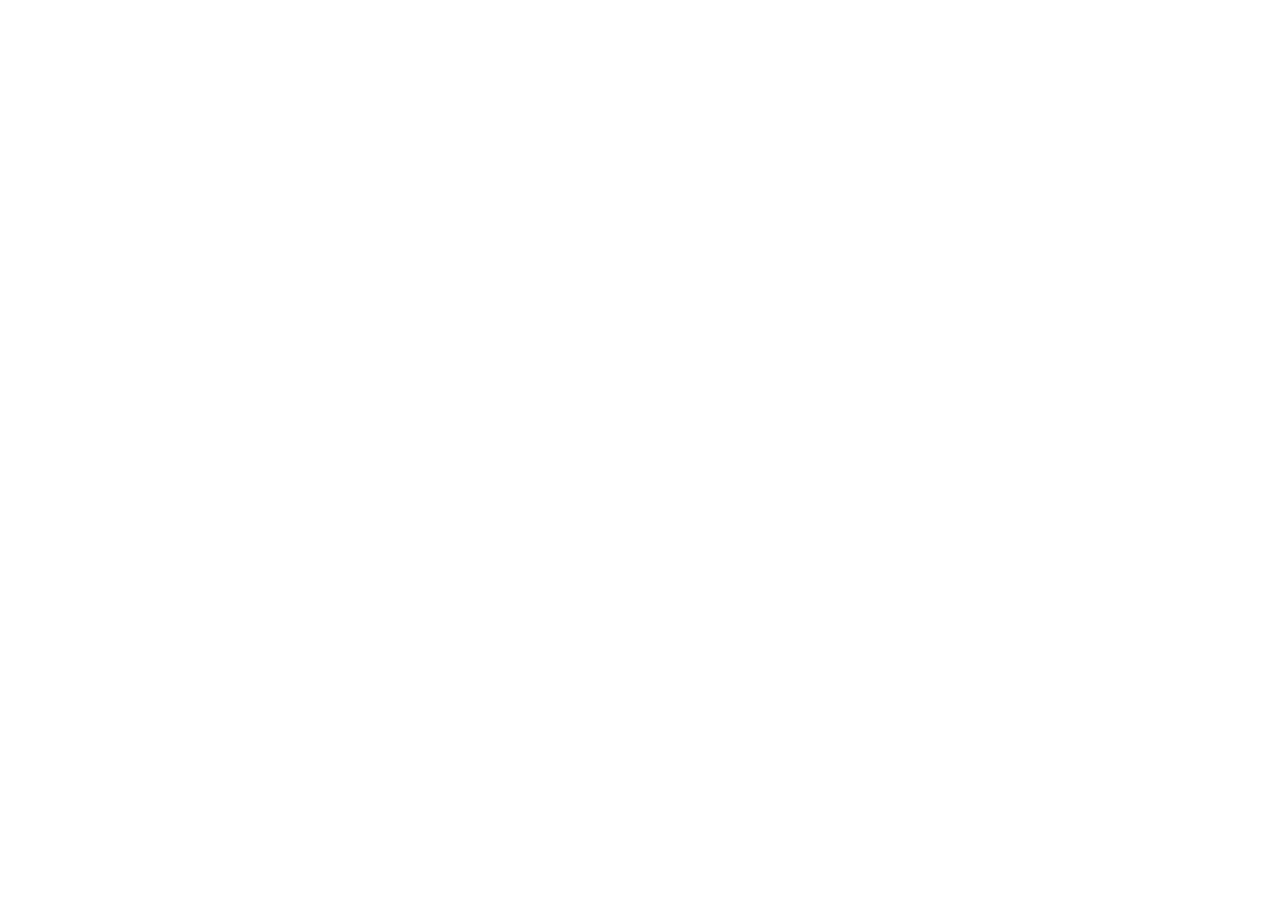
==== Frontend/index.html @ 2bbdccd9 "feat: add favicon" ====
<!DOCTYPE html>
<html lang="en">
<head>
    <meta charset="UTF-8">
    <meta name="viewport" content="width=device-width, initial-scale=1.0">

    <title>NIGHTMONEY | Finance Management</title>
    <link rel="icon" type="image/png" href="./assets/image/increase-94.png">
</head>
<body>



</body>
</html>
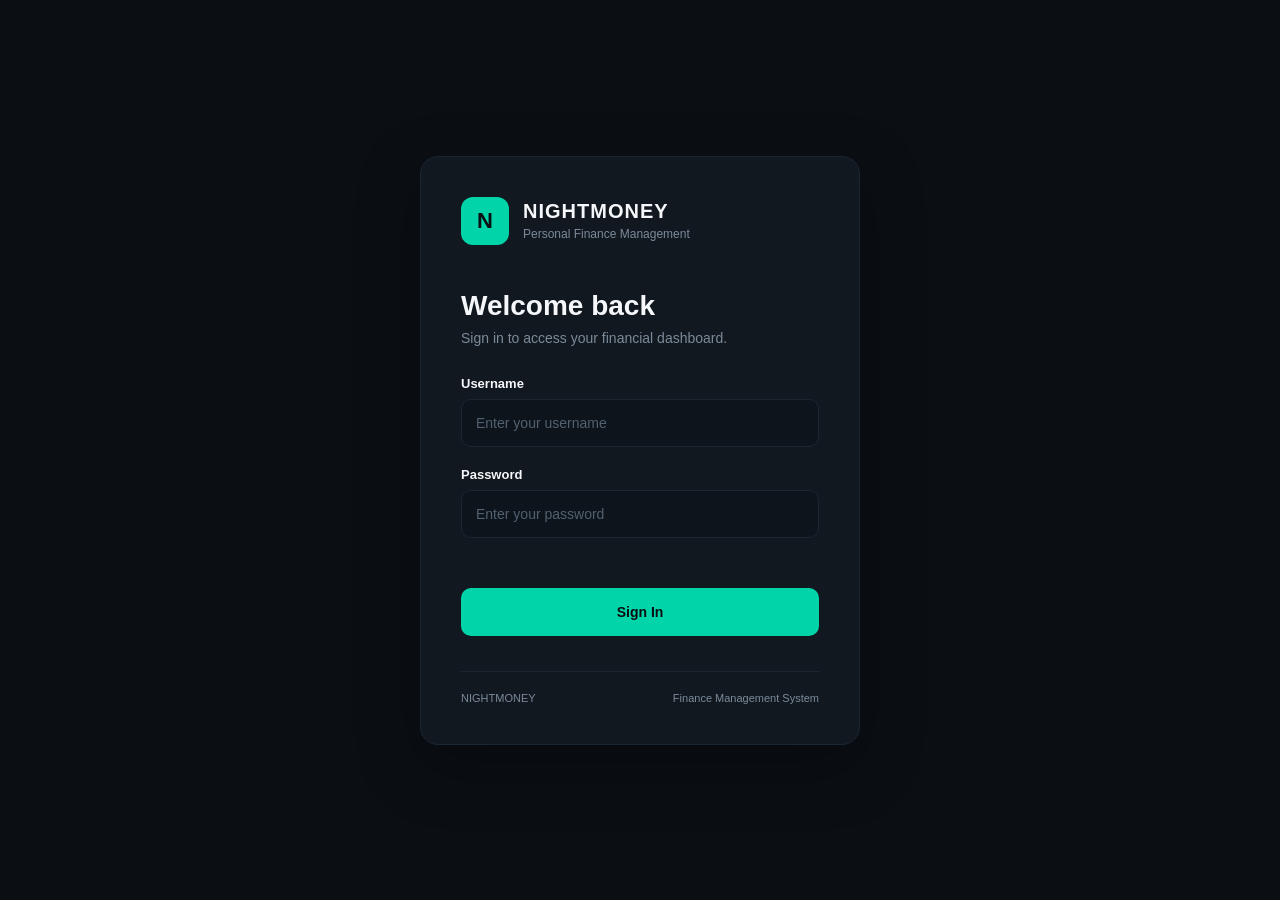
==== commit 088c8259: "feat: add login form" ====
--- a/Frontend/index.html
+++ b/Frontend/index.html
@@ -4,12 +4,84 @@
     <meta charset="UTF-8">
     <meta name="viewport" content="width=device-width, initial-scale=1.0">
 
-    <title>NIGHTMONEY | Finance Management</title>
-    <link rel="icon" type="image/png" href="./assets/image/increase-94.png">
+    <title>NIGHTMONEY | Login</title>
+
+    <link rel="stylesheet" href="css/style.css">
 </head>
+
 <body>
 
+    <main class="login-page">
 
+        <div class="login-card">
+
+            <div class="brand">
+                <div class="brand-mark">N</div>
+
+                <div>
+                    <h1>NIGHTMONEY</h1>
+                    <p>Personal Finance Management</p>
+                </div>
+            </div>
+
+
+            <div class="login-content">
+
+                <h2>Welcome back</h2>
+                <p class="login-description">
+                    Sign in to access your financial dashboard.
+                </p>
+
+
+                <form id="loginForm">
+
+                    <div class="input-group">
+                        <label for="username">Username</label>
+
+                        <input
+                            type="text"
+                            id="username"
+                            placeholder="Enter your username"
+                            required
+                        >
+                    </div>
+
+
+                    <div class="input-group">
+                        <label for="password">Password</label>
+
+                        <input
+                            type="password"
+                            id="password"
+                            placeholder="Enter your password"
+                            required
+                        >
+                    </div>
+
+
+                    <div id="loginMessage" class="login-message"></div>
+
+
+                    <button type="submit" class="login-button">
+                        Sign In
+                    </button>
+
+                </form>
+
+            </div>
+
+
+            <div class="login-footer">
+                <span>NIGHTMONEY</span>
+                <span>Finance Management System</span>
+            </div>
+
+        </div>
+
+    </main>
+
+
+    <script src="js/script.js"></script>
 
 </body>
 </html>
--- a/Frontend/css/style.css
+++ b/Frontend/css/style.css
@@ -0,0 +1,279 @@
+/* =========================
+   NIGHTMONEY
+   Main Styles
+========================= */
+
+:root {
+    --bg-main: #0B0F14;
+    --bg-card: #111820;
+    --bg-input: #0D141C;
+
+    --border: #1B2633;
+
+    --primary: #00D4A8;
+    --primary-dark: #00A985;
+
+    --text-main: #F5F7FA;
+    --text-secondary: #7C8A9A;
+
+    --error: #FF5C5C;
+}
+
+
+/* =========================
+   Reset
+========================= */
+
+* {
+    margin: 0;
+    padding: 0;
+    box-sizing: border-box;
+}
+
+
+body {
+    font-family: Arial, Helvetica, sans-serif;
+
+    background: var(--bg-main);
+    color: var(--text-main);
+
+    min-height: 100vh;
+}
+
+
+/* =========================
+   Login Page
+========================= */
+
+.login-page {
+    min-height: 100vh;
+
+    display: flex;
+    align-items: center;
+    justify-content: center;
+
+    padding: 20px;
+}
+
+
+/* =========================
+   Login Card
+========================= */
+
+.login-card {
+    width: 100%;
+    max-width: 440px;
+
+    background: var(--bg-card);
+
+    border: 1px solid var(--border);
+    border-radius: 18px;
+
+    padding: 40px;
+
+    box-shadow: 0 20px 60px rgba(0, 0, 0, 0.35);
+}
+
+
+/* =========================
+   Brand
+========================= */
+
+.brand {
+    display: flex;
+    align-items: center;
+    gap: 14px;
+
+    margin-bottom: 45px;
+}
+
+
+.brand-mark {
+    width: 48px;
+    height: 48px;
+
+    display: flex;
+    align-items: center;
+    justify-content: center;
+
+    background: var(--primary);
+    color: var(--bg-main);
+
+    border-radius: 12px;
+
+    font-size: 22px;
+    font-weight: 800;
+}
+
+
+.brand h1 {
+    font-size: 20px;
+    letter-spacing: 1px;
+}
+
+
+.brand p {
+    margin-top: 4px;
+
+    color: var(--text-secondary);
+
+    font-size: 12px;
+}
+
+
+/* =========================
+   Login Content
+========================= */
+
+.login-content h2 {
+    font-size: 28px;
+
+    margin-bottom: 8px;
+}
+
+
+.login-description {
+    color: var(--text-secondary);
+
+    font-size: 14px;
+
+    margin-bottom: 30px;
+}
+
+
+/* =========================
+   Inputs
+========================= */
+
+.input-group {
+    margin-bottom: 20px;
+}
+
+
+.input-group label {
+    display: block;
+
+    margin-bottom: 8px;
+
+    font-size: 13px;
+    font-weight: 600;
+}
+
+
+.input-group input {
+    width: 100%;
+
+    height: 48px;
+
+    padding: 0 14px;
+
+    background: var(--bg-input);
+    color: var(--text-main);
+
+    border: 1px solid var(--border);
+    border-radius: 10px;
+
+    outline: none;
+
+    font-size: 14px;
+
+    transition: 0.2s;
+}
+
+
+.input-group input::placeholder {
+    color: #526170;
+}
+
+
+.input-group input:focus {
+    border-color: var(--primary);
+    box-shadow: 0 0 0 3px rgba(0, 212, 168, 0.08);
+}
+
+
+/* =========================
+   Login Button
+========================= */
+
+.login-button {
+    width: 100%;
+    height: 48px;
+
+    border: none;
+    border-radius: 10px;
+
+    background: var(--primary);
+    color: var(--bg-main);
+
+    font-size: 14px;
+    font-weight: 700;
+
+    cursor: pointer;
+
+    transition: 0.2s;
+}
+
+
+.login-button:hover {
+    background: var(--primary-dark);
+}
+
+
+.login-button:active {
+    transform: scale(0.98);
+}
+
+
+/* =========================
+   Message
+========================= */
+
+.login-message {
+    min-height: 20px;
+
+    margin-bottom: 10px;
+
+    color: var(--error);
+
+    font-size: 13px;
+}
+
+
+/* =========================
+   Footer
+========================= */
+
+.login-footer {
+    display: flex;
+    justify-content: space-between;
+
+    margin-top: 35px;
+    padding-top: 20px;
+
+    border-top: 1px solid var(--border);
+
+    color: var(--text-secondary);
+
+    font-size: 11px;
+}
+
+
+/* =========================
+   Mobile
+========================= */
+
+@media (max-width: 500px) {
+
+    .login-card {
+        padding: 28px 22px;
+    }
+
+    .brand {
+        margin-bottom: 35px;
+    }
+
+    .login-content h2 {
+        font-size: 24px;
+    }
+}
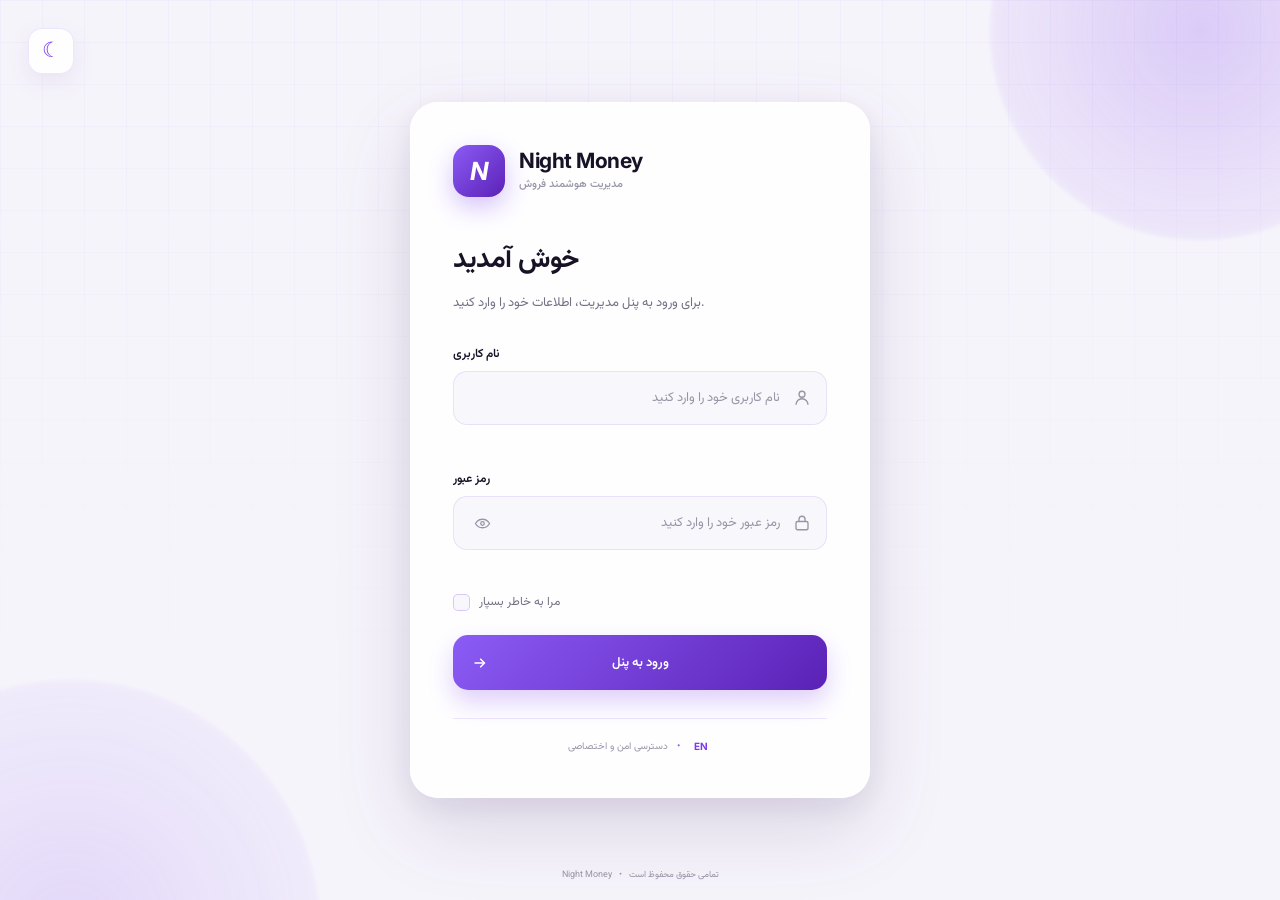
==== commit 1c29b051: "feat: add login form" ====
--- a/Frontend/index.html
+++ b/Frontend/index.html
@@ -1,87 +1,209 @@
 <!DOCTYPE html>
-<html lang="en">
+<html lang="fa" dir="rtl">
+
 <head>
     <meta charset="UTF-8">
     <meta name="viewport" content="width=device-width, initial-scale=1.0">
 
-    <title>NIGHTMONEY | Login</title>
-
-    <link rel="stylesheet" href="css/style.css">
+    <title>Night Money | Login</title>
+
+    <link rel="preconnect" href="https://fonts.googleapis.com">
+    <link rel="preconnect" href="https://fonts.gstatic.com" crossorigin>
+
+    <link
+        href="https://fonts.googleapis.com/css2?family=Inter:wght@400;500;600;700&family=Vazirmatn:wght@400;500;600;700&display=swap"
+        rel="stylesheet">
+
+    <link rel="stylesheet" href="css/login.css">
 </head>
 
 <body>
 
     <main class="login-page">
 
-        <div class="login-card">
-
+        <!-- Decorative Background -->
+        <div class="background-decoration decoration-one"></div>
+        <div class="background-decoration decoration-two"></div>
+        <div class="background-grid"></div>
+
+        <!-- Theme Toggle -->
+        <button type="button" class="theme-toggle" id="themeToggle" aria-label="Toggle theme">
+            <span class="theme-icon" id="themeIcon">☾</span>
+        </button>
+
+        <!-- Login Card -->
+        <section class="login-card">
+
+            <!-- Brand -->
             <div class="brand">
-                <div class="brand-mark">N</div>
-
-                <div>
-                    <h1>NIGHTMONEY</h1>
-                    <p>Personal Finance Management</p>
-                </div>
+
+                <div class="brand-logo">
+                    <span>N</span>
+                </div>
+
+                <div class="brand-name">
+                    <h1>Night Money</h1>
+                    <p data-i18n="brandSubtitle">
+                        مدیریت هوشمند فروش
+                    </p>
+                </div>
+
             </div>
 
 
-            <div class="login-content">
-
-                <h2>Welcome back</h2>
-                <p class="login-description">
-                    Sign in to access your financial dashboard.
+            <!-- Login Header -->
+            <div class="login-header">
+
+                <h2 data-i18n="welcome">
+                    خوش آمدید
+                </h2>
+
+                <p data-i18n="loginDescription">
+                    برای ورود به پنل مدیریت، اطلاعات خود را وارد کنید.
                 </p>
 
-
-                <form id="loginForm">
-
-                    <div class="input-group">
-                        <label for="username">Username</label>
-
-                        <input
-                            type="text"
-                            id="username"
-                            placeholder="Enter your username"
-                            required
-                        >
+            </div>
+
+
+            <!-- Login Form -->
+            <form id="loginForm" class="login-form" novalidate>
+
+                <!-- Username -->
+                <div class="input-group">
+
+                    <label for="username" data-i18n="username">
+                        نام کاربری
+                    </label>
+
+                    <div class="input-wrapper">
+
+                        <span class="input-icon">
+                            <svg viewBox="0 0 24 24" fill="none" stroke="currentColor" stroke-width="1.8">
+                                <path d="M20 21a8 8 0 0 0-16 0" />
+                                <circle cx="12" cy="7" r="4" />
+                            </svg>
+                        </span>
+
+                        <input type="text" id="username" name="username" autocomplete="username"
+                            placeholder="نام کاربری خود را وارد کنید" data-i18n-placeholder="usernamePlaceholder">
+
                     </div>
 
-
-                    <div class="input-group">
-                        <label for="password">Password</label>
-
-                        <input
-                            type="password"
-                            id="password"
-                            placeholder="Enter your password"
-                            required
-                        >
+                    <span class="input-error" id="usernameError"></span>
+
+                </div>
+
+
+                <!-- Password -->
+                <div class="input-group">
+
+                    <label for="password" data-i18n="password">
+                        رمز عبور
+                    </label>
+
+                    <div class="input-wrapper">
+
+                        <span class="input-icon">
+                            <svg viewBox="0 0 24 24" fill="none" stroke="currentColor" stroke-width="1.8">
+                                <rect x="4" y="10" width="16" height="11" rx="2" />
+                                <path d="M8 10V7a4 4 0 0 1 8 0v3" />
+                            </svg>
+                        </span>
+
+                        <input type="password" id="password" name="password" autocomplete="current-password"
+                            placeholder="رمز عبور خود را وارد کنید" data-i18n-placeholder="passwordPlaceholder">
+
+                        <button type="button" class="password-toggle" id="passwordToggle" aria-label="Show password">
+                            <svg id="eyeIcon" viewBox="0 0 24 24" fill="none" stroke="currentColor" stroke-width="1.8">
+                                <path d="M2 12s3.5-6 10-6 10 6 10 6-3.5 6-10 6S2 12 2 12Z" />
+                                <circle cx="12" cy="12" r="2.5" />
+                            </svg>
+                        </button>
+
                     </div>
 
-
-                    <div id="loginMessage" class="login-message"></div>
-
-
-                    <button type="submit" class="login-button">
-                        Sign In
+                    <span class="input-error" id="passwordError"></span>
+
+                </div>
+
+
+                <!-- Remember Me -->
+                <div class="form-options">
+
+                    <label class="remember-me">
+
+                        <input type="checkbox" id="rememberMe" name="rememberMe">
+
+                        <span class="custom-checkbox"></span>
+
+                        <span data-i18n="rememberMe">
+                            مرا به خاطر بسپار
+                        </span>
+
+                    </label>
+
+                </div>
+
+
+                <!-- Login Button -->
+                <button type="submit" class="login-button" id="loginButton">
+
+                    <span class="button-text" data-i18n="login">
+                        ورود به پنل
+                    </span>
+
+                    <span class="button-loader"></span>
+
+                    <svg class="button-arrow" viewBox="0 0 24 24" fill="none" stroke="currentColor" stroke-width="2">
+                        <path d="M5 12h14" />
+                        <path d="m13 6 6 6-6 6" />
+                    </svg>
+
+                </button>
+
+                <!-- Login Message -->
+                <div class="login-message" id="loginMessage" role="alert"></div>
+
+            </form>
+
+
+            <!-- Footer -->
+            <div class="login-footer">
+
+                <div class="footer-line"></div>
+
+                <div class="footer-content">
+
+                    <span data-i18n="secureAccess">
+                        دسترسی امن و اختصاصی
+                    </span>
+
+                    <span class="footer-dot">•</span>
+
+                    <button type="button" id="languageToggle" class="language-toggle">
+                        EN
                     </button>
 
-                </form>
+                </div>
 
             </div>
 
-
-            <div class="login-footer">
-                <span>NIGHTMONEY</span>
-                <span>Finance Management System</span>
-            </div>
-
+        </section>
+
+
+        <!-- Bottom Brand -->
+        <div class="page-footer">
+            <span>Night Money</span>
+            <span>•</span>
+            <span data-i18n="allRights">
+                تمامی حقوق محفوظ است
+            </span>
         </div>
 
     </main>
 
-
-    <script src="js/script.js"></script>
+    <script src="js/login.js"></script>
 
 </body>
+
 </html>
--- a/Frontend/css/login.css
+++ b/Frontend/css/login.css
@@ -0,0 +1,909 @@
+/* =========================================================
+   Night Money
+   Login Page Styles
+   ========================================================= */
+
+:root {
+    --primary: #7c3aed;
+    --primary-light: #8b5cf6;
+    --primary-dark: #5b21b6;
+
+    --accent: #a78bfa;
+
+    --background: #f6f4fb;
+    --card-background: rgba(255, 255, 255, 0.88);
+
+    --text-primary: #171225;
+    --text-secondary: #756f83;
+    --text-muted: #9a94a7;
+
+    --border: rgba(124, 58, 237, 0.12);
+    --input-background: rgba(247, 245, 251, 0.8);
+
+    --danger: #ef4444;
+    --success: #10b981;
+
+    --shadow:
+        0 30px 80px rgba(62, 35, 100, 0.14),
+        0 10px 30px rgba(62, 35, 100, 0.08);
+
+    --radius-card: 28px;
+    --radius-input: 14px;
+
+    --transition: 0.25s ease;
+}
+
+
+/* =========================================================
+   Reset
+   ========================================================= */
+
+* {
+    margin: 0;
+    padding: 0;
+    box-sizing: border-box;
+}
+
+html {
+    min-height: 100%;
+}
+
+body {
+    min-height: 100vh;
+    font-family: "Vazirmatn", "Inter", sans-serif;
+    background: var(--background);
+    color: var(--text-primary);
+    transition:
+        background var(--transition),
+        color var(--transition);
+}
+
+button,
+input {
+    font: inherit;
+}
+
+
+/* =========================================================
+   Page
+   ========================================================= */
+
+.login-page {
+    position: relative;
+
+    min-height: 100vh;
+
+    display: flex;
+    align-items: center;
+    justify-content: center;
+
+    padding: 40px 20px;
+
+    overflow: hidden;
+}
+
+
+/* =========================================================
+   Background
+   ========================================================= */
+
+.background-grid {
+    position: absolute;
+    inset: 0;
+
+    background-image:
+        linear-gradient(rgba(124, 58, 237, 0.035) 1px,
+            transparent 1px),
+        linear-gradient(90deg,
+            rgba(124, 58, 237, 0.035) 1px,
+            transparent 1px);
+
+    background-size: 42px 42px;
+
+    mask-image: linear-gradient(to bottom,
+            black,
+            transparent 85%);
+
+    pointer-events: none;
+}
+
+.background-decoration {
+    position: absolute;
+
+    border-radius: 50%;
+
+    filter: blur(2px);
+
+    pointer-events: none;
+}
+
+.decoration-one {
+    width: 420px;
+    height: 420px;
+
+    top: -180px;
+    right: -130px;
+
+    background:
+        radial-gradient(circle,
+            rgba(124, 58, 237, 0.22),
+            rgba(124, 58, 237, 0));
+}
+
+.decoration-two {
+    width: 500px;
+    height: 500px;
+
+    bottom: -280px;
+    left: -180px;
+
+    background:
+        radial-gradient(circle,
+            rgba(139, 92, 246, 0.18),
+            rgba(139, 92, 246, 0));
+}
+
+
+/* =========================================================
+   Theme Toggle
+   ========================================================= */
+
+.theme-toggle {
+    position: fixed;
+
+    top: 28px;
+    left: 28px;
+
+    width: 46px;
+    height: 46px;
+
+    border: 1px solid var(--border);
+    border-radius: 14px;
+
+    background: var(--card-background);
+
+    color: var(--primary);
+
+    display: flex;
+    align-items: center;
+    justify-content: center;
+
+    cursor: pointer;
+
+    box-shadow: 0 8px 25px rgba(62, 35, 100, 0.08);
+
+    backdrop-filter: blur(12px);
+
+    transition:
+        transform var(--transition),
+        background var(--transition);
+}
+
+.theme-toggle:hover {
+    transform: translateY(-2px);
+}
+
+.theme-icon {
+    font-size: 21px;
+    line-height: 1;
+}
+
+
+/* =========================================================
+   Login Card
+   ========================================================= */
+
+.login-card {
+    position: relative;
+    z-index: 2;
+
+    width: 100%;
+    max-width: 460px;
+
+    padding: 42px;
+
+    border: 1px solid rgba(255, 255, 255, 0.7);
+    border-radius: var(--radius-card);
+
+    background: var(--card-background);
+
+    box-shadow: var(--shadow);
+
+    backdrop-filter: blur(25px);
+    -webkit-backdrop-filter: blur(25px);
+
+    animation: cardEnter 0.6s ease both;
+}
+
+@keyframes cardEnter {
+    from {
+        opacity: 0;
+        transform: translateY(18px);
+    }
+
+    to {
+        opacity: 1;
+        transform: translateY(0);
+    }
+}
+
+
+/* =========================================================
+   Brand
+   ========================================================= */
+
+.brand {
+    display: flex;
+    align-items: center;
+    gap: 14px;
+
+    margin-bottom: 42px;
+}
+
+.brand-logo {
+    width: 52px;
+    height: 52px;
+
+    flex-shrink: 0;
+
+    display: flex;
+    align-items: center;
+    justify-content: center;
+
+    border-radius: 16px;
+
+    color: #fff;
+
+    background:
+        linear-gradient(135deg,
+            var(--primary-light),
+            var(--primary-dark));
+
+    box-shadow:
+        0 10px 25px rgba(124, 58, 237, 0.3);
+}
+
+.brand-logo span {
+    font-family: "Inter", sans-serif;
+
+    font-size: 25px;
+    font-weight: 700;
+
+    font-style: italic;
+}
+
+.brand-name h1 {
+    font-family: "Inter", sans-serif;
+
+    font-size: 21px;
+    font-weight: 700;
+
+    letter-spacing: -0.5px;
+}
+
+.brand-name p {
+    margin-top: 3px;
+
+    color: var(--text-muted);
+
+    font-size: 11px;
+    font-weight: 500;
+}
+
+
+/* =========================================================
+   Header
+   ========================================================= */
+
+.login-header {
+    margin-bottom: 30px;
+}
+
+.login-header h2 {
+    margin-bottom: 9px;
+
+    font-size: 27px;
+    font-weight: 700;
+
+    letter-spacing: -0.5px;
+}
+
+.login-header p {
+    color: var(--text-secondary);
+
+    font-size: 13px;
+    line-height: 1.9;
+}
+
+
+/* =========================================================
+   Form
+   ========================================================= */
+
+.login-form {
+    display: flex;
+    flex-direction: column;
+    gap: 21px;
+}
+
+.input-group {
+    display: flex;
+    flex-direction: column;
+    gap: 8px;
+}
+
+.input-group label {
+    font-size: 12px;
+    font-weight: 600;
+
+    color: var(--text-primary);
+}
+
+.input-wrapper {
+    position: relative;
+}
+
+.input-wrapper input {
+    width: 100%;
+    height: 54px;
+
+    padding:
+        0 46px 0 46px;
+
+    border: 1px solid var(--border);
+    border-radius: var(--radius-input);
+
+    outline: none;
+
+    color: var(--text-primary);
+    background: var(--input-background);
+
+    font-size: 13px;
+
+    direction: rtl;
+
+    transition:
+        border var(--transition),
+        box-shadow var(--transition),
+        background var(--transition);
+}
+
+.input-wrapper input::placeholder {
+    color: var(--text-muted);
+}
+
+.input-wrapper input:focus {
+    border-color: rgba(124, 58, 237, 0.55);
+
+    background: var(--card-background);
+
+    box-shadow:
+        0 0 0 4px rgba(124, 58, 237, 0.08);
+}
+
+.input-icon {
+    position: absolute;
+
+    right: 16px;
+    top: 50%;
+
+    transform: translateY(-50%);
+
+    width: 18px;
+    height: 18px;
+
+    color: var(--text-muted);
+
+    pointer-events: none;
+}
+
+.input-icon svg {
+    width: 100%;
+    height: 100%;
+}
+
+
+/* =========================================================
+   Password Toggle
+   ========================================================= */
+
+.password-toggle {
+    position: absolute;
+
+    left: 14px;
+    top: 50%;
+
+    transform: translateY(-50%);
+
+    width: 30px;
+    height: 30px;
+
+    border: none;
+
+    display: flex;
+    align-items: center;
+    justify-content: center;
+
+    color: var(--text-muted);
+
+    background: transparent;
+
+    cursor: pointer;
+
+    border-radius: 8px;
+
+    transition:
+        color var(--transition),
+        background var(--transition);
+}
+
+.password-toggle:hover {
+    color: var(--primary);
+
+    background: rgba(124, 58, 237, 0.07);
+}
+
+.password-toggle svg {
+    width: 17px;
+    height: 17px;
+}
+
+
+/* =========================================================
+   Errors
+   ========================================================= */
+
+.input-error {
+    min-height: 16px;
+
+    color: var(--danger);
+
+    font-size: 11px;
+}
+
+.input-group.has-error input {
+    border-color: rgba(239, 68, 68, 0.55);
+}
+
+.input-group.has-error input:focus {
+    box-shadow:
+        0 0 0 4px rgba(239, 68, 68, 0.08);
+}
+
+
+/* =========================================================
+   Remember Me
+   ========================================================= */
+
+.form-options {
+    display: flex;
+    align-items: center;
+
+    margin-top: -2px;
+}
+
+.remember-me {
+    display: inline-flex;
+    align-items: center;
+    gap: 9px;
+
+    color: var(--text-secondary);
+
+    font-size: 12px;
+
+    cursor: pointer;
+
+    user-select: none;
+}
+
+.remember-me input {
+    position: absolute;
+
+    opacity: 0;
+
+    pointer-events: none;
+}
+
+.custom-checkbox {
+    width: 17px;
+    height: 17px;
+
+    display: inline-flex;
+
+    align-items: center;
+    justify-content: center;
+
+    border: 1px solid rgba(124, 58, 237, 0.25);
+    border-radius: 5px;
+
+    background: var(--input-background);
+
+    transition: var(--transition);
+}
+
+.remember-me input:checked+.custom-checkbox {
+    border-color: var(--primary);
+
+    background: var(--primary);
+}
+
+.remember-me input:checked+.custom-checkbox::after {
+    content: "";
+
+    width: 8px;
+    height: 4px;
+
+    border-left: 2px solid #fff;
+    border-bottom: 2px solid #fff;
+
+    transform: rotate(-45deg) translateY(-1px);
+}
+
+
+/* =========================================================
+   Login Button
+   ========================================================= */
+
+.login-button {
+    position: relative;
+
+    width: 100%;
+    height: 55px;
+
+    margin-top: 3px;
+
+    border: none;
+    border-radius: 15px;
+
+    color: #fff;
+
+    background:
+        linear-gradient(135deg,
+            var(--primary-light),
+            var(--primary-dark));
+
+    font-size: 13px;
+    font-weight: 600;
+
+    cursor: pointer;
+
+    overflow: hidden;
+
+    box-shadow:
+        0 12px 25px rgba(124, 58, 237, 0.24);
+
+    transition:
+        transform var(--transition),
+        box-shadow var(--transition),
+        opacity var(--transition);
+}
+
+.login-button::before {
+    content: "";
+
+    position: absolute;
+
+    inset: 0;
+
+    background:
+        linear-gradient(110deg,
+            transparent 20%,
+            rgba(255, 255, 255, 0.18) 50%,
+            transparent 80%);
+
+    transform: translateX(-100%);
+
+    transition: transform 0.6s ease;
+}
+
+.login-button:hover::before {
+    transform: translateX(100%);
+}
+
+.login-button:hover {
+    transform: translateY(-2px);
+
+    box-shadow:
+        0 16px 32px rgba(124, 58, 237, 0.30);
+}
+
+.login-button:active {
+    transform: translateY(0);
+}
+
+.login-button:disabled {
+    cursor: not-allowed;
+    opacity: 0.75;
+    transform: none;
+}
+
+.button-text {
+    position: relative;
+    z-index: 2;
+}
+
+.button-arrow {
+    position: absolute;
+
+    left: 18px;
+    top: 50%;
+
+    width: 17px;
+    height: 17px;
+
+    transform: translateY(-50%);
+
+    transition: transform var(--transition);
+}
+
+.login-button:hover .button-arrow {
+    transform:
+        translateY(-50%) translateX(-3px);
+}
+
+
+/* =========================================================
+   Loader
+   ========================================================= */
+
+.button-loader {
+    display: none;
+
+    position: absolute;
+
+    left: 50%;
+    top: 50%;
+
+    width: 18px;
+    height: 18px;
+
+    margin:
+        -9px 0 0 -9px;
+
+    border: 2px solid rgba(255, 255, 255, 0.35);
+    border-top-color: #fff;
+
+    border-radius: 50%;
+
+    animation: spin 0.7s linear infinite;
+}
+
+.login-button.loading .button-text,
+.login-button.loading .button-arrow {
+    visibility: hidden;
+}
+
+.login-button.loading .button-loader {
+    display: block;
+}
+
+@keyframes spin {
+    to {
+        transform: rotate(360deg);
+    }
+}
+
+
+/* =========================================================
+   Login Message
+   ========================================================= */
+
+.login-message {
+    display: none;
+
+    padding: 11px 13px;
+
+    border-radius: 11px;
+
+    font-size: 11px;
+
+    text-align: center;
+}
+
+.login-message.show {
+    display: block;
+}
+
+.login-message.error {
+    color: #b91c1c;
+    background: rgba(239, 68, 68, 0.08);
+}
+
+.login-message.success {
+    color: #047857;
+    background: rgba(16, 185, 129, 0.08);
+}
+
+
+/* =========================================================
+   Footer
+   ========================================================= */
+
+.login-footer {
+    margin-top: 28px;
+}
+
+.footer-line {
+    width: 100%;
+    height: 1px;
+
+    background: var(--border);
+
+    margin-bottom: 18px;
+}
+
+.footer-content {
+    display: flex;
+    align-items: center;
+    justify-content: center;
+    gap: 9px;
+
+    color: var(--text-muted);
+
+    font-size: 10px;
+}
+
+.footer-dot {
+    color: var(--primary-light);
+}
+
+.language-toggle {
+    padding: 3px 5px;
+
+    border: none;
+
+    color: var(--primary);
+
+    background: transparent;
+
+    font-family: "Inter", sans-serif;
+
+    font-size: 10px;
+    font-weight: 700;
+
+    cursor: pointer;
+}
+
+
+/* =========================================================
+   Page Footer
+   ========================================================= */
+
+.page-footer {
+    position: absolute;
+
+    bottom: 18px;
+
+    display: flex;
+    align-items: center;
+    gap: 7px;
+
+    color: var(--text-muted);
+
+    font-size: 9px;
+}
+
+
+/* =========================================================
+   Dark Mode
+   ========================================================= */
+
+body.dark-mode {
+    --background: #0e0b16;
+
+    --card-background: rgba(24, 19, 35, 0.88);
+
+    --text-primary: #f5f3fa;
+    --text-secondary: #aaa3b8;
+    --text-muted: #716a80;
+
+    --border: rgba(167, 139, 250, 0.12);
+
+    --input-background: rgba(18, 14, 27, 0.8);
+
+    --shadow:
+        0 30px 90px rgba(0, 0, 0, 0.45),
+        0 10px 35px rgba(0, 0, 0, 0.25);
+}
+
+body.dark-mode .background-grid {
+    background-image:
+        linear-gradient(rgba(167, 139, 250, 0.025) 1px,
+            transparent 1px),
+        linear-gradient(90deg,
+            rgba(167, 139, 250, 0.025) 1px,
+            transparent 1px);
+}
+
+body.dark-mode .login-card {
+    border-color: rgba(167, 139, 250, 0.09);
+}
+
+body.dark-mode .input-wrapper input:focus {
+    background: rgba(27, 21, 40, 0.95);
+}
+
+
+/* =========================================================
+   LTR / English
+   ========================================================= */
+
+body.ltr {
+    direction: ltr;
+    font-family: "Inter", sans-serif;
+}
+
+body.ltr .input-wrapper input {
+    direction: ltr;
+}
+
+body.ltr .input-icon {
+    right: auto;
+    left: 16px;
+}
+
+body.ltr .password-toggle {
+    left: auto;
+    right: 14px;
+}
+
+body.ltr .login-button .button-arrow {
+    left: auto;
+    right: 18px;
+}
+
+body.ltr .login-button:hover .button-arrow {
+    transform:
+        translateY(-50%) translateX(3px);
+}
+
+
+/* =========================================================
+   Responsive
+   ========================================================= */
+
+@media (max-width: 600px) {
+
+    .login-page {
+        padding: 25px 16px;
+    }
+
+    .login-card {
+        padding: 32px 24px;
+
+        border-radius: 23px;
+    }
+
+    .brand {
+        margin-bottom: 34px;
+    }
+
+    .login-header h2 {
+        font-size: 24px;
+    }
+
+    .theme-toggle {
+        top: 18px;
+        left: 18px;
+    }
+
+    .page-footer {
+        display: none;
+    }
+}
+
+@media (max-width: 380px) {
+
+    .login-card {
+        padding: 28px 19px;
+    }
+
+    .brand-logo {
+        width: 47px;
+        height: 47px;
+    }
+
+    .brand-name h1 {
+        font-size: 19px;
+    }
+}
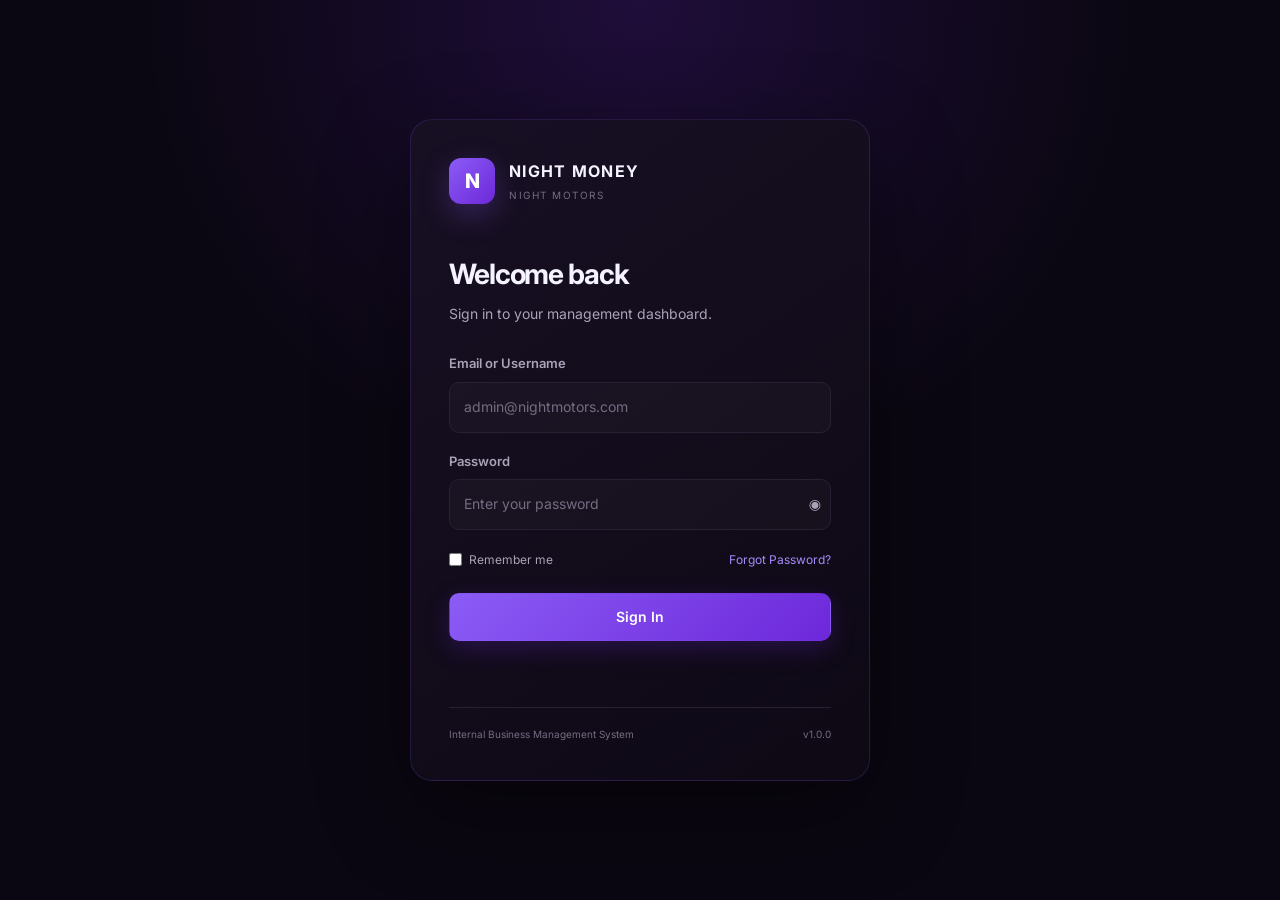
==== commit 4476e7ea: "upload full prj" ====
--- a/Frontend/index.html
+++ b/Frontend/index.html
@@ -1,209 +1,146 @@
 <!DOCTYPE html>
-<html lang="fa" dir="rtl">
-
+<html lang="en" dir="ltr">
 <head>
     <meta charset="UTF-8">
     <meta name="viewport" content="width=device-width, initial-scale=1.0">
 
-    <title>Night Money | Login</title>
+    <title>Night Money — Login</title>
 
     <link rel="preconnect" href="https://fonts.googleapis.com">
     <link rel="preconnect" href="https://fonts.gstatic.com" crossorigin>
+    <link href="https://fonts.googleapis.com/css2?family=Inter:wght@400;500;600;700;800&display=swap" rel="stylesheet">
 
-    <link
-        href="https://fonts.googleapis.com/css2?family=Inter:wght@400;500;600;700&family=Vazirmatn:wght@400;500;600;700&display=swap"
-        rel="stylesheet">
-
-    <link rel="stylesheet" href="css/login.css">
+    <link rel="stylesheet" href="css/style.css">
 </head>
 
-<body>
+<body class="login-page">
 
-    <main class="login-page">
+    <main class="login-container">
 
-        <!-- Decorative Background -->
-        <div class="background-decoration decoration-one"></div>
-        <div class="background-decoration decoration-two"></div>
-        <div class="background-grid"></div>
-
-        <!-- Theme Toggle -->
-        <button type="button" class="theme-toggle" id="themeToggle" aria-label="Toggle theme">
-            <span class="theme-icon" id="themeIcon">☾</span>
-        </button>
-
-        <!-- Login Card -->
         <section class="login-card">
 
-            <!-- Brand -->
-            <div class="brand">
+            <div class="login-brand">
+                <div class="brand-mark">N</div>
 
-                <div class="brand-logo">
-                    <span>N</span>
+                <div>
+                    <h1>NIGHT MONEY</h1>
+                    <span>NIGHT MOTORS</span>
+                </div>
+            </div>
+
+            <div class="login-heading">
+                <h2>Welcome back</h2>
+                <p>Sign in to your management dashboard.</p>
+            </div>
+
+            <form id="loginForm">
+
+                <div class="form-group">
+                    <label for="username">Email or Username</label>
+
+                    <input
+                        type="text"
+                        id="username"
+                        placeholder="admin@nightmotors.com"
+                        autocomplete="username"
+                        required
+                    >
                 </div>
 
-                <div class="brand-name">
-                    <h1>Night Money</h1>
-                    <p data-i18n="brandSubtitle">
-                        مدیریت هوشمند فروش
-                    </p>
+                <div class="form-group">
+                    <label for="password">Password</label>
+
+                    <div class="password-field">
+                        <input
+                            type="password"
+                            id="password"
+                            placeholder="Enter your password"
+                            autocomplete="current-password"
+                            required
+                        >
+
+                        <button
+                            type="button"
+                            class="password-toggle"
+                            id="passwordToggle"
+                            aria-label="Show password"
+                        >
+                            ◉
+                        </button>
+                    </div>
                 </div>
 
-            </div>
+                <div class="login-options">
 
-
-            <!-- Login Header -->
-            <div class="login-header">
-
-                <h2 data-i18n="welcome">
-                    خوش آمدید
-                </h2>
-
-                <p data-i18n="loginDescription">
-                    برای ورود به پنل مدیریت، اطلاعات خود را وارد کنید.
-                </p>
-
-            </div>
-
-
-            <!-- Login Form -->
-            <form id="loginForm" class="login-form" novalidate>
-
-                <!-- Username -->
-                <div class="input-group">
-
-                    <label for="username" data-i18n="username">
-                        نام کاربری
+                    <label class="checkbox-label">
+                        <input type="checkbox" id="rememberMe">
+                        <span>Remember me</span>
                     </label>
 
-                    <div class="input-wrapper">
-
-                        <span class="input-icon">
-                            <svg viewBox="0 0 24 24" fill="none" stroke="currentColor" stroke-width="1.8">
-                                <path d="M20 21a8 8 0 0 0-16 0" />
-                                <circle cx="12" cy="7" r="4" />
-                            </svg>
-                        </span>
-
-                        <input type="text" id="username" name="username" autocomplete="username"
-                            placeholder="نام کاربری خود را وارد کنید" data-i18n-placeholder="usernamePlaceholder">
-
-                    </div>
-
-                    <span class="input-error" id="usernameError"></span>
+                    <a href="#" onclick="return false;">
+                        Forgot Password?
+                    </a>
 
                 </div>
 
-
-                <!-- Password -->
-                <div class="input-group">
-
-                    <label for="password" data-i18n="password">
-                        رمز عبور
-                    </label>
-
-                    <div class="input-wrapper">
-
-                        <span class="input-icon">
-                            <svg viewBox="0 0 24 24" fill="none" stroke="currentColor" stroke-width="1.8">
-                                <rect x="4" y="10" width="16" height="11" rx="2" />
-                                <path d="M8 10V7a4 4 0 0 1 8 0v3" />
-                            </svg>
-                        </span>
-
-                        <input type="password" id="password" name="password" autocomplete="current-password"
-                            placeholder="رمز عبور خود را وارد کنید" data-i18n-placeholder="passwordPlaceholder">
-
-                        <button type="button" class="password-toggle" id="passwordToggle" aria-label="Show password">
-                            <svg id="eyeIcon" viewBox="0 0 24 24" fill="none" stroke="currentColor" stroke-width="1.8">
-                                <path d="M2 12s3.5-6 10-6 10 6 10 6-3.5 6-10 6S2 12 2 12Z" />
-                                <circle cx="12" cy="12" r="2.5" />
-                            </svg>
-                        </button>
-
-                    </div>
-
-                    <span class="input-error" id="passwordError"></span>
-
-                </div>
-
-
-                <!-- Remember Me -->
-                <div class="form-options">
-
-                    <label class="remember-me">
-
-                        <input type="checkbox" id="rememberMe" name="rememberMe">
-
-                        <span class="custom-checkbox"></span>
-
-                        <span data-i18n="rememberMe">
-                            مرا به خاطر بسپار
-                        </span>
-
-                    </label>
-
-                </div>
-
-
-                <!-- Login Button -->
-                <button type="submit" class="login-button" id="loginButton">
-
-                    <span class="button-text" data-i18n="login">
-                        ورود به پنل
-                    </span>
-
-                    <span class="button-loader"></span>
-
-                    <svg class="button-arrow" viewBox="0 0 24 24" fill="none" stroke="currentColor" stroke-width="2">
-                        <path d="M5 12h14" />
-                        <path d="m13 6 6 6-6 6" />
-                    </svg>
-
+                <button class="btn btn-primary login-btn" type="submit">
+                    Sign In
                 </button>
 
-                <!-- Login Message -->
-                <div class="login-message" id="loginMessage" role="alert"></div>
+                <p id="loginError" class="form-error"></p>
 
             </form>
 
-
-            <!-- Footer -->
             <div class="login-footer">
-
-                <div class="footer-line"></div>
-
-                <div class="footer-content">
-
-                    <span data-i18n="secureAccess">
-                        دسترسی امن و اختصاصی
-                    </span>
-
-                    <span class="footer-dot">•</span>
-
-                    <button type="button" id="languageToggle" class="language-toggle">
-                        EN
-                    </button>
-
-                </div>
-
+                <span>Internal Business Management System</span>
+                <span>v1.0.0</span>
             </div>
 
         </section>
 
-
-        <!-- Bottom Brand -->
-        <div class="page-footer">
-            <span>Night Money</span>
-            <span>•</span>
-            <span data-i18n="allRights">
-                تمامی حقوق محفوظ است
-            </span>
-        </div>
-
     </main>
 
-    <script src="js/login.js"></script>
+    <script>
+        const loginForm = document.getElementById("loginForm");
+        const password = document.getElementById("password");
+        const passwordToggle = document.getElementById("passwordToggle");
+        const loginError = document.getElementById("loginError");
+
+        passwordToggle.addEventListener("click", () => {
+            const isPassword = password.type === "password";
+
+            password.type = isPassword ? "text" : "password";
+            passwordToggle.textContent = isPassword ? "◉" : "○";
+        });
+
+        loginForm.addEventListener("submit", (event) => {
+            event.preventDefault();
+
+            const username = document.getElementById("username").value.trim();
+            const passwordValue = password.value.trim();
+            const rememberMe = document.getElementById("rememberMe").checked;
+
+            if (!username || !passwordValue) {
+                loginError.textContent = "Please enter your username and password.";
+                return;
+            }
+
+            const user = {
+                name: "Alex Morgan",
+                username: username,
+                role: "Financial Manager"
+            };
+
+            localStorage.setItem("nightMoneyAuth", "true");
+            localStorage.setItem("nightMoneyUser", JSON.stringify(user));
+
+            if (rememberMe) {
+                localStorage.setItem("nightMoneyRemember", "true");
+            }
+
+            window.location.href = "dashboard.html";
+        });
+    </script>
 
 </body>
-
 </html>
--- a/Frontend/css/style.css
+++ b/Frontend/css/style.css
@@ -0,0 +1,1874 @@
+:root {
+
+    --bg-primary: #0B0712;
+    --bg-secondary: #120B1C;
+    --bg-card: #181024;
+    --bg-card-hover: #211532;
+
+    --purple-primary: #8B5CF6;
+    --purple-secondary: #6D28D9;
+    --purple-light: #A78BFA;
+
+    --text-primary: #F5F3FF;
+    --text-secondary: #A9A3B8;
+    --text-muted: #746D82;
+
+    --border: #2A2035;
+    --border-light: #382C46;
+
+    --success: #22C55E;
+    --danger: #EF4444;
+    --warning: #F59E0B;
+
+    --radius-sm: 8px;
+    --radius-md: 12px;
+    --radius-lg: 16px;
+
+    --sidebar-width: 260px;
+    --topbar-height: 74px;
+
+    --shadow:
+        0 12px 40px rgba(0, 0, 0, 0.25);
+
+    --transition:
+        180ms ease;
+}
+
+:root[data-theme="light"] {
+
+    --bg-primary: #F5F3FA;
+    --bg-secondary: #FFFFFF;
+    --bg-card: #FFFFFF;
+    --bg-card-hover: #F5F0FF;
+
+    --text-primary: #17111F;
+    --text-secondary: #625A70;
+    --text-muted: #847B91;
+
+    --border: #E3DCEB;
+    --border-light: #D8CEE4;
+
+    --shadow:
+        0 12px 35px rgba(55, 35, 75, 0.09);
+}
+
+* {
+    box-sizing: border-box;
+    margin: 0;
+    padding: 0;
+}
+
+html {
+    min-height: 100%;
+    scroll-behavior: smooth;
+}
+
+body {
+    min-height: 100vh;
+
+    background:
+        radial-gradient(
+            circle at 85% -10%,
+            rgba(139, 92, 246, 0.12),
+            transparent 28%
+        ),
+        var(--bg-primary);
+
+    color: var(--text-primary);
+
+    font-family:
+        "Inter",
+        system-ui,
+        -apple-system,
+        BlinkMacSystemFont,
+        "Segoe UI",
+        sans-serif;
+
+    font-size: 14px;
+    line-height: 1.6;
+
+    transition:
+        background var(--transition),
+        color var(--transition);
+}
+
+button,
+input,
+select,
+textarea {
+    font: inherit;
+}
+
+button {
+    cursor: pointer;
+}
+
+a {
+    color: inherit;
+    text-decoration: none;
+}
+
+::selection {
+    background: rgba(139, 92, 246, 0.35);
+}
+
+/* =========================
+   LOGIN
+========================= */
+
+.login-page {
+    display: grid;
+    place-items: center;
+
+    min-height: 100vh;
+    padding: 24px;
+
+    background:
+        radial-gradient(
+            circle at 50% 0%,
+            rgba(109, 40, 217, 0.2),
+            transparent 45%
+        ),
+        #0B0712;
+}
+
+.login-container {
+    width: 100%;
+    max-width: 460px;
+}
+
+.login-card {
+    padding: 38px;
+
+    border:
+        1px solid rgba(139, 92, 246, 0.18);
+
+    border-radius: 22px;
+
+    background:
+        linear-gradient(
+            145deg,
+            rgba(24, 16, 36, 0.98),
+            rgba(14, 9, 21, 0.98)
+        );
+
+    box-shadow:
+        0 30px 90px rgba(0, 0, 0, 0.45);
+
+    backdrop-filter: blur(18px);
+}
+
+.login-brand {
+    display: flex;
+    align-items: center;
+    gap: 14px;
+    margin-bottom: 48px;
+}
+
+.brand-mark {
+    display: grid;
+    place-items: center;
+
+    width: 46px;
+    height: 46px;
+
+    border-radius: 12px;
+
+    color: white;
+
+    font-size: 20px;
+    font-weight: 800;
+
+    background:
+        linear-gradient(
+            135deg,
+            var(--purple-primary),
+            var(--purple-secondary)
+        );
+
+    box-shadow:
+        0 10px 30px rgba(139, 92, 246, 0.28);
+}
+
+.login-brand h1 {
+    font-size: 16px;
+    letter-spacing: 0.08em;
+}
+
+.login-brand span {
+    display: block;
+
+    margin-top: 2px;
+
+    color: var(--text-muted);
+
+    font-size: 10px;
+    letter-spacing: 0.15em;
+}
+
+.login-heading {
+    margin-bottom: 28px;
+}
+
+.login-heading h2 {
+    margin-bottom: 6px;
+
+    font-size: 28px;
+    letter-spacing: -0.04em;
+}
+
+.login-heading p {
+    color: var(--text-secondary);
+}
+
+.form-group {
+    margin-bottom: 18px;
+}
+
+.form-group label {
+    display: block;
+
+    margin-bottom: 8px;
+
+    color: var(--text-secondary);
+
+    font-size: 13px;
+    font-weight: 600;
+}
+
+.form-group input,
+.form-group select,
+.form-group textarea {
+    width: 100%;
+
+    border:
+        1px solid var(--border);
+
+    border-radius: 10px;
+
+    padding: 13px 14px;
+
+    outline: none;
+
+    color: var(--text-primary);
+    background: rgba(255, 255, 255, 0.025);
+
+    transition:
+        border var(--transition),
+        box-shadow var(--transition),
+        background var(--transition);
+}
+
+.form-group input:focus,
+.form-group select:focus,
+.form-group textarea:focus {
+    border-color: var(--purple-primary);
+
+    box-shadow:
+        0 0 0 3px rgba(139, 92, 246, 0.13);
+}
+
+.form-group input::placeholder {
+    color: var(--text-muted);
+}
+
+.password-field {
+    position: relative;
+}
+
+.password-field input {
+    padding-right: 48px;
+}
+
+.password-toggle {
+    position: absolute;
+
+    right: 10px;
+    top: 50%;
+
+    transform: translateY(-50%);
+
+    border: 0;
+
+    background: transparent;
+
+    color: var(--text-secondary);
+}
+
+.login-options {
+    display: flex;
+    align-items: center;
+    justify-content: space-between;
+
+    margin: 20px 0 24px;
+
+    font-size: 12px;
+}
+
+.login-options a {
+    color: var(--purple-light);
+}
+
+.checkbox-label {
+    display: flex;
+    align-items: center;
+    gap: 7px;
+
+    color: var(--text-secondary);
+}
+
+.checkbox-label input {
+    accent-color: var(--purple-primary);
+}
+
+.btn {
+    display: inline-flex;
+    align-items: center;
+    justify-content: center;
+    gap: 8px;
+
+    min-height: 42px;
+
+    border: 1px solid transparent;
+    border-radius: 10px;
+
+    padding: 0 16px;
+
+    color: white;
+
+    font-weight: 600;
+
+    transition:
+        transform var(--transition),
+        background var(--transition),
+        border var(--transition);
+}
+
+.btn:hover {
+    transform: translateY(-1px);
+}
+
+.btn-primary {
+    background:
+        linear-gradient(
+            135deg,
+            var(--purple-primary),
+            var(--purple-secondary)
+        );
+
+    box-shadow:
+        0 8px 24px rgba(109, 40, 217, 0.25);
+}
+
+.login-btn {
+    width: 100%;
+    height: 48px;
+}
+
+.form-error {
+    min-height: 22px;
+
+    margin-top: 12px;
+
+    color: var(--danger);
+
+    font-size: 12px;
+}
+
+.login-footer {
+    display: flex;
+    justify-content: space-between;
+
+    margin-top: 32px;
+    padding-top: 18px;
+
+    border-top: 1px solid var(--border);
+
+    color: var(--text-muted);
+
+    font-size: 10px;
+}
+
+/* =========================
+   APP LAYOUT
+========================= */
+
+.app-layout {
+    display: flex;
+
+    min-height: 100vh;
+}
+
+.sidebar {
+    position: fixed;
+
+    inset:
+        0 auto 0 0;
+
+    z-index: 50;
+
+    display: flex;
+    flex-direction: column;
+
+    width: var(--sidebar-width);
+
+    border-right:
+        1px solid var(--border);
+
+    background:
+        linear-gradient(
+            180deg,
+            var(--bg-secondary),
+            var(--bg-primary)
+        );
+}
+
+[dir="rtl"] .sidebar {
+    inset:
+        0 0 0 auto;
+
+    border-right: 0;
+    border-left: 1px solid var(--border);
+}
+
+.sidebar-brand {
+    display: flex;
+    align-items: center;
+    gap: 12px;
+
+    height: var(--topbar-height);
+
+    padding: 0 20px;
+
+    border-bottom:
+        1px solid var(--border);
+}
+
+.sidebar-brand-text {
+    display: flex;
+    flex-direction: column;
+}
+
+.sidebar-brand-text strong {
+    font-size: 13px;
+    letter-spacing: 0.06em;
+}
+
+.sidebar-brand-text span {
+    color: var(--text-muted);
+
+    font-size: 9px;
+    letter-spacing: 0.12em;
+}
+
+.sidebar-brand .brand-mark {
+    width: 38px;
+    height: 38px;
+
+    border-radius: 10px;
+
+    font-size: 16px;
+}
+
+.sidebar-close {
+    display: none;
+
+    margin-left: auto;
+
+    border: 0;
+
+    background: transparent;
+
+    color: var(--text-secondary);
+
+    font-size: 22px;
+}
+
+.sidebar-nav {
+    flex: 1;
+
+    padding: 20px 12px;
+
+    overflow-y: auto;
+}
+
+.nav-section {
+    display: flex;
+    flex-direction: column;
+    gap: 5px;
+}
+
+.nav-divider {
+    height: 1px;
+
+    margin: 18px 8px;
+
+    background: var(--border);
+}
+
+.nav-item {
+    display: flex;
+    align-items: center;
+    gap: 13px;
+
+    min-height: 44px;
+
+    padding: 0 13px;
+
+    border: 1px solid transparent;
+    border-radius: 10px;
+
+    color: var(--text-secondary);
+
+    font-size: 13px;
+    font-weight: 500;
+
+    transition:
+        background var(--transition),
+        color var(--transition),
+        border var(--transition);
+}
+
+.nav-item:hover {
+    color: var(--text-primary);
+    background: var(--bg-card);
+}
+
+.nav-item.active {
+    color: white;
+
+    border-color:
+        rgba(139, 92, 246, 0.22);
+
+    background:
+        linear-gradient(
+            90deg,
+            rgba(139, 92, 246, 0.19),
+            rgba(109, 40, 217, 0.07)
+        );
+}
+
+.nav-icon {
+    display: grid;
+    place-items: center;
+
+    width: 23px;
+
+    color: currentColor;
+
+    font-size: 17px;
+}
+
+.nav-item.active .nav-icon {
+    color: var(--purple-light);
+}
+
+.sidebar-footer {
+    padding: 16px;
+
+    border-top:
+        1px solid var(--border);
+}
+
+.system-status {
+    display: flex;
+    align-items: center;
+    gap: 10px;
+
+    padding: 12px;
+
+    border:
+        1px solid var(--border);
+
+    border-radius: 10px;
+
+    background: rgba(255, 255, 255, 0.015);
+}
+
+.status-dot {
+    width: 8px;
+    height: 8px;
+
+    border-radius: 50%;
+
+    background: var(--success);
+
+    box-shadow:
+        0 0 12px rgba(34, 197, 94, 0.6);
+}
+
+.system-status strong {
+    display: block;
+
+    font-size: 11px;
+}
+
+.system-status small {
+    display: block;
+
+    color: var(--text-muted);
+
+    font-size: 9px;
+}
+
+/* =========================
+   MAIN
+========================= */
+
+.main-area {
+    width: calc(100% - var(--sidebar-width));
+
+    margin-left: var(--sidebar-width);
+
+    min-width: 0;
+}
+
+[dir="rtl"] .main-area {
+    margin-left: 0;
+    margin-right: var(--sidebar-width);
+}
+
+.topbar {
+    position: sticky;
+    top: 0;
+
+    z-index: 30;
+
+    display: flex;
+    align-items: center;
+    justify-content: space-between;
+
+    min-height: var(--topbar-height);
+
+    padding: 0 28px;
+
+    border-bottom:
+        1px solid var(--border);
+
+    background:
+        color-mix(
+            in srgb,
+            var(--bg-primary) 90%,
+            transparent
+        );
+
+    backdrop-filter: blur(18px);
+}
+
+.topbar-left,
+.topbar-actions {
+    display: flex;
+    align-items: center;
+}
+
+.topbar-actions {
+    gap: 14px;
+}
+
+.page-context {
+    display: flex;
+    flex-direction: column;
+}
+
+.page-context span {
+    color: var(--text-muted);
+
+    font-size: 9px;
+    letter-spacing: 0.15em;
+}
+
+.page-context strong {
+    font-size: 14px;
+}
+
+.mobile-menu {
+    display: none;
+
+    margin-right: 14px;
+
+    border: 0;
+
+    color: var(--text-primary);
+    background: transparent;
+
+    font-size: 21px;
+}
+
+.language-switcher {
+    display: flex;
+    align-items: center;
+    gap: 5px;
+
+    color: var(--text-muted);
+
+    font-size: 11px;
+}
+
+.language-switcher button {
+    border: 0;
+
+    color: var(--text-muted);
+    background: transparent;
+
+    font-size: 11px;
+    font-weight: 700;
+}
+
+.language-switcher button.active {
+    color: var(--purple-light);
+}
+
+.theme-toggle,
+.icon-button {
+    display: grid;
+    place-items: center;
+
+    width: 36px;
+    height: 36px;
+
+    border:
+        1px solid var(--border);
+
+    border-radius: 9px;
+
+    color: var(--text-secondary);
+    background: var(--bg-card);
+
+    transition:
+        background var(--transition),
+        color var(--transition);
+}
+
+.theme-toggle:hover,
+.icon-button:hover {
+    color: var(--text-primary);
+    background: var(--bg-card-hover);
+}
+
+.account-menu-wrapper {
+    position: relative;
+}
+
+.account-button {
+    display: flex;
+    align-items: center;
+    gap: 9px;
+
+    border: 0;
+
+    color: var(--text-primary);
+    background: transparent;
+}
+
+.avatar {
+    display: grid;
+    place-items: center;
+
+    width: 35px;
+    height: 35px;
+
+    border-radius: 10px;
+
+    color: white;
+
+    font-weight: 700;
+
+    background:
+        linear-gradient(
+            135deg,
+            var(--purple-primary),
+            var(--purple-secondary)
+        );
+}
+
+.account-info {
+    display: flex;
+    flex-direction: column;
+
+    text-align: left;
+}
+
+[dir="rtl"] .account-info {
+    text-align: right;
+}
+
+.account-info strong {
+    font-size: 11px;
+}
+
+.account-info small {
+    color: var(--text-muted);
+
+    font-size: 9px;
+}
+
+.account-arrow {
+    color: var(--text-muted);
+
+    font-size: 11px;
+}
+
+.account-dropdown {
+    position: absolute;
+
+    top: calc(100% + 10px);
+    right: 0;
+
+    display: none;
+
+    width: 190px;
+
+    padding: 7px;
+
+    border:
+        1px solid var(--border);
+
+    border-radius: 12px;
+
+    background: var(--bg-card);
+
+    box-shadow: var(--shadow);
+}
+
+[dir="rtl"] .account-dropdown {
+    right: auto;
+    left: 0;
+}
+
+.account-dropdown.show {
+    display: block;
+}
+
+.account-dropdown a,
+.account-dropdown button {
+    display: block;
+
+    width: 100%;
+
+    padding: 9px 10px;
+
+    border: 0;
+    border-radius: 7px;
+
+    color: var(--text-secondary);
+    background: transparent;
+
+    text-align: left;
+
+    font-size: 12px;
+}
+
+[dir="rtl"] .account-dropdown a,
+[dir="rtl"] .account-dropdown button {
+    text-align: right;
+}
+
+.account-dropdown a:hover,
+.account-dropdown button:hover {
+    color: var(--text-primary);
+    background: var(--bg-card-hover);
+}
+
+.account-dropdown div {
+    height: 1px;
+
+    margin: 6px 0;
+
+    background: var(--border);
+}
+
+.account-dropdown button {
+    color: var(--danger);
+}
+
+.content-area {
+    padding: 30px;
+}
+
+.page-heading {
+    display: flex;
+    justify-content: space-between;
+
+    margin-bottom: 26px;
+}
+
+.eyebrow {
+    color: var(--purple-light);
+
+    font-size: 9px;
+    font-weight: 700;
+
+    letter-spacing: 0.15em;
+}
+
+.page-heading h1 {
+    margin-top: 3px;
+
+    font-size: 27px;
+    line-height: 1.2;
+
+    letter-spacing: -0.04em;
+}
+
+.page-heading p {
+    margin-top: 6px;
+
+    color: var(--text-secondary);
+
+    font-size: 12px;
+}
+
+/* =========================
+   STAT CARDS
+========================= */
+
+.stats-grid {
+    display: grid;
+
+    grid-template-columns:
+        repeat(4, minmax(0, 1fr));
+
+    gap: 15px;
+
+    margin-bottom: 20px;
+}
+
+.stat-card {
+    min-width: 0;
+
+    padding: 18px;
+
+    border:
+        1px solid var(--border);
+
+    border-radius: var(--radius-lg);
+
+    background:
+        linear-gradient(
+            145deg,
+            var(--bg-card),
+            rgba(24, 16, 36, 0.82)
+        );
+
+    box-shadow:
+        0 8px 30px rgba(0, 0, 0, 0.1);
+
+    transition:
+        transform var(--transition),
+        border var(--transition);
+}
+
+.stat-card:hover {
+    transform: translateY(-2px);
+
+    border-color:
+        rgba(139, 92, 246, 0.3);
+}
+
+.stat-card-top {
+    display: flex;
+    align-items: center;
+    justify-content: space-between;
+
+    margin-bottom: 22px;
+}
+
+.stat-icon {
+    display: grid;
+    place-items: center;
+
+    width: 38px;
+    height: 38px;
+
+    border-radius: 10px;
+
+    font-size: 17px;
+}
+
+.stat-icon.purple {
+    color: var(--purple-light);
+    background: rgba(139, 92, 246, 0.12);
+}
+
+.stat-icon.green {
+    color: var(--success);
+    background: rgba(34, 197, 94, 0.1);
+}
+
+.stat-icon.red {
+    color: var(--danger);
+    background: rgba(239, 68, 68, 0.1);
+}
+
+.stat-icon.orange {
+    color: var(--warning);
+    background: rgba(245, 158, 11, 0.1);
+}
+
+.stat-change {
+    padding: 4px 7px;
+
+    border-radius: 6px;
+
+    font-size: 10px;
+    font-weight: 700;
+}
+
+.stat-change.positive {
+    color: var(--success);
+    background: rgba(34, 197, 94, 0.09);
+}
+
+.stat-change.negative {
+    color: var(--danger);
+    background: rgba(239, 68, 68, 0.09);
+}
+
+.stat-label {
+    display: block;
+
+    margin-bottom: 5px;
+
+    color: var(--text-secondary);
+
+    font-size: 11px;
+}
+
+.stat-value {
+    display: block;
+
+    overflow: hidden;
+
+    font-size: 21px;
+    line-height: 1.25;
+
+    letter-spacing: -0.04em;
+
+    text-overflow: ellipsis;
+    white-space: nowrap;
+}
+
+/* =========================
+   DASHBOARD GRID
+========================= */
+
+.dashboard-grid {
+    display: grid;
+
+    grid-template-columns:
+        minmax(0, 2fr)
+        minmax(300px, 1fr);
+
+    gap: 20px;
+
+    margin-bottom: 20px;
+}
+
+.dashboard-grid.equal {
+    grid-template-columns:
+        repeat(2, minmax(0, 1fr));
+}
+
+.card {
+    min-width: 0;
+
+    border:
+        1px solid var(--border);
+
+    border-radius: var(--radius-lg);
+
+    background: var(--bg-card);
+
+    overflow: hidden;
+}
+
+.card-header {
+    display: flex;
+    align-items: center;
+    justify-content: space-between;
+
+    padding: 17px 18px;
+
+    border-bottom:
+        1px solid var(--border);
+}
+
+.card-header h3 {
+    font-size: 13px;
+}
+
+.card-header p {
+    margin-top: 2px;
+
+    color: var(--text-muted);
+
+    font-size: 10px;
+}
+
+.card-body {
+    padding: 18px;
+}
+
+.chart-container {
+    position: relative;
+
+    height: 290px;
+}
+
+.chart-container.small {
+    height: 230px;
+}
+
+.range-buttons {
+    display: flex;
+    gap: 4px;
+}
+
+.range-buttons button {
+    padding: 5px 8px;
+
+    border: 1px solid transparent;
+    border-radius: 6px;
+
+    color: var(--text-muted);
+    background: transparent;
+
+    font-size: 10px;
+}
+
+.range-buttons button.active {
+    color: var(--purple-light);
+
+    border-color:
+        rgba(139, 92, 246, 0.2);
+
+    background:
+        rgba(139, 92, 246, 0.08);
+}
+
+/* =========================
+   TABLES
+========================= */
+
+.table-card {
+    border:
+        1px solid var(--border);
+
+    border-radius: var(--radius-lg);
+
+    background: var(--bg-card);
+
+    overflow: hidden;
+}
+
+.table-toolbar {
+    display: flex;
+    align-items: center;
+    justify-content: space-between;
+    gap: 12px;
+
+    padding: 15px 18px;
+
+    border-bottom:
+        1px solid var(--border);
+}
+
+.toolbar-actions {
+    display: flex;
+    align-items: center;
+    gap: 8px;
+}
+
+.search-input {
+    width: 230px;
+
+    min-height: 38px;
+
+    padding: 0 11px;
+
+    border:
+        1px solid var(--border);
+
+    border-radius: 8px;
+
+    outline: none;
+
+    color: var(--text-primary);
+    background: var(--bg-primary);
+
+    font-size: 11px;
+}
+
+.search-input:focus {
+    border-color: var(--purple-primary);
+}
+
+.table-wrapper {
+    width: 100%;
+
+    overflow-x: auto;
+}
+
+table {
+    width: 100%;
+
+    border-collapse: collapse;
+
+    min-width: 720px;
+}
+
+thead {
+    background:
+        rgba(255, 255, 255, 0.015);
+}
+
+th {
+    padding: 12px 18px;
+
+    color: var(--text-muted);
+
+    font-size: 9px;
+    font-weight: 700;
+
+    text-align: left;
+
+    text-transform: uppercase;
+    letter-spacing: 0.06em;
+
+    white-space: nowrap;
+}
+
+[dir="rtl"] th {
+    text-align: right;
+}
+
+td {
+    padding: 14px 18px;
+
+    border-top:
+        1px solid var(--border);
+
+    color: var(--text-secondary);
+
+    font-size: 11px;
+
+    white-space: nowrap;
+}
+
+td strong {
+    color: var(--text-primary);
+}
+
+tbody tr {
+    transition:
+        background var(--transition);
+}
+
+tbody tr:hover {
+    background: var(--bg-card-hover);
+}
+
+.amount-income {
+    color: var(--success);
+    font-weight: 700;
+}
+
+.amount-expense {
+    color: var(--danger);
+    font-weight: 700;
+}
+
+.status-badge {
+    display: inline-flex;
+    align-items: center;
+
+    min-height: 23px;
+
+    padding: 0 8px;
+
+    border-radius: 20px;
+
+    font-size: 9px;
+    font-weight: 700;
+}
+
+.status-badge.success {
+    color: var(--success);
+    background: rgba(34, 197, 94, 0.09);
+}
+
+.status-badge.danger {
+    color: var(--danger);
+    background: rgba(239, 68, 68, 0.09);
+}
+
+.status-badge.warning {
+    color: var(--warning);
+    background: rgba(245, 158, 11, 0.1);
+}
+
+.status-badge.neutral {
+    color: var(--text-secondary);
+    background: rgba(255, 255, 255, 0.06);
+}
+
+.table-action {
+    border: 0;
+
+    color: var(--purple-light);
+    background: transparent;
+
+    font-size: 11px;
+    font-weight: 600;
+}
+
+/* =========================
+   QUICK ACTIONS
+========================= */
+
+.quick-actions {
+    display: grid;
+
+    grid-template-columns:
+        repeat(4, minmax(0, 1fr));
+
+    gap: 10px;
+}
+
+.quick-action {
+    display: flex;
+    align-items: center;
+    gap: 10px;
+
+    min-height: 58px;
+
+    padding: 10px 12px;
+
+    border:
+        1px solid var(--border);
+
+    border-radius: 10px;
+
+    color: var(--text-primary);
+    background: var(--bg-card);
+
+    transition:
+        border var(--transition),
+        transform var(--transition);
+}
+
+.quick-action:hover {
+    transform: translateY(-2px);
+
+    border-color:
+        rgba(139, 92, 246, 0.35);
+}
+
+.quick-action-icon {
+    display: grid;
+    place-items: center;
+
+    width: 32px;
+    height: 32px;
+
+    border-radius: 8px;
+
+    color: var(--purple-light);
+    background: rgba(139, 92, 246, 0.1);
+}
+
+.quick-action span:last-child {
+    font-size: 10px;
+    font-weight: 600;
+}
+
+/* =========================
+   INVENTORY
+========================= */
+
+.inventory-list {
+    display: flex;
+    flex-direction: column;
+    gap: 12px;
+}
+
+.inventory-row {
+    display: flex;
+    align-items: center;
+    justify-content: space-between;
+
+    gap: 12px;
+}
+
+.product-info {
+    display: flex;
+    align-items: center;
+    gap: 10px;
+
+    min-width: 0;
+}
+
+.product-avatar {
+    display: grid;
+    place-items: center;
+
+    flex: 0 0 auto;
+
+    width: 34px;
+    height: 34px;
+
+    border-radius: 9px;
+
+    color: var(--purple-light);
+    background: rgba(139, 92, 246, 0.1);
+}
+
+.product-info strong {
+    display: block;
+
+    max-width: 180px;
+
+    overflow: hidden;
+
+    font-size: 11px;
+
+    text-overflow: ellipsis;
+    white-space: nowrap;
+}
+
+.product-info small {
+    color: var(--text-muted);
+
+    font-size: 9px;
+}
+
+.stock-value {
+    text-align: right;
+}
+
+[dir="rtl"] .stock-value {
+    text-align: left;
+}
+
+.stock-value strong {
+    display: block;
+
+    font-size: 11px;
+}
+
+.stock-value small {
+    color: var(--text-muted);
+
+    font-size: 9px;
+}
+
+/* =========================
+   FORMS
+========================= */
+
+.form-grid {
+    display: grid;
+
+    grid-template-columns:
+        repeat(2, minmax(0, 1fr));
+
+    gap: 16px;
+}
+
+.form-grid .full {
+    grid-column: 1 / -1;
+}
+
+.form-actions {
+    display: flex;
+    justify-content: flex-end;
+    gap: 8px;
+
+    padding-top: 10px;
+}
+
+.btn-secondary {
+    color: var(--text-primary);
+
+    border-color: var(--border);
+
+    background: var(--bg-card);
+}
+
+.btn-danger {
+    color: white;
+
+    background: var(--danger);
+}
+
+/* =========================
+   SETTINGS
+========================= */
+
+.settings-layout {
+    display: grid;
+
+    grid-template-columns: 220px minmax(0, 1fr);
+
+    gap: 20px;
+}
+
+.settings-nav {
+    display: flex;
+    flex-direction: column;
+    gap: 5px;
+
+    padding: 10px;
+
+    border:
+        1px solid var(--border);
+
+    border-radius: var(--radius-lg);
+
+    background: var(--bg-card);
+
+    height: max-content;
+}
+
+.settings-nav button {
+    padding: 10px 12px;
+
+    border: 0;
+    border-radius: 8px;
+
+    color: var(--text-secondary);
+    background: transparent;
+
+    text-align: left;
+
+    font-size: 11px;
+}
+
+[dir="rtl"] .settings-nav button {
+    text-align: right;
+}
+
+.settings-nav button.active {
+    color: var(--purple-light);
+    background: rgba(139, 92, 246, 0.1);
+}
+
+.settings-section {
+    padding: 22px;
+
+    border:
+        1px solid var(--border);
+
+    border-radius: var(--radius-lg);
+
+    background: var(--bg-card);
+}
+
+.settings-section + .settings-section {
+    margin-top: 15px;
+}
+
+.settings-section h3 {
+    margin-bottom: 5px;
+
+    font-size: 14px;
+}
+
+.settings-section > p {
+    margin-bottom: 20px;
+
+    color: var(--text-muted);
+
+    font-size: 11px;
+}
+
+.setting-row {
+    display: flex;
+    align-items: center;
+    justify-content: space-between;
+
+    gap: 20px;
+
+    padding: 15px 0;
+
+    border-top:
+        1px solid var(--border);
+}
+
+.setting-row:first-child {
+    border-top: 0;
+}
+
+.setting-label strong {
+    display: block;
+
+    font-size: 11px;
+}
+
+.setting-label span {
+    color: var(--text-muted);
+
+    font-size: 10px;
+}
+
+.switch {
+    position: relative;
+
+    width: 42px;
+    height: 23px;
+}
+
+.switch input {
+    opacity: 0;
+    width: 0;
+    height: 0;
+}
+
+.slider {
+    position: absolute;
+
+    inset: 0;
+
+    border-radius: 30px;
+
+    background: var(--border);
+
+    cursor: pointer;
+
+    transition: background var(--transition);
+}
+
+.slider::before {
+    content: "";
+
+    position: absolute;
+
+    width: 17px;
+    height: 17px;
+
+    left: 3px;
+    top: 3px;
+
+    border-radius: 50%;
+
+    background: white;
+
+    transition: transform var(--transition);
+}
+
+.switch input:checked + .slider {
+    background: var(--purple-primary);
+}
+
+.switch input:checked + .slider::before {
+    transform: translateX(19px);
+}
+
+/* =========================
+   MODAL
+========================= */
+
+.modal-overlay {
+    position: fixed;
+
+    inset: 0;
+
+    z-index: 100;
+
+    display: grid;
+    place-items: center;
+
+    padding: 20px;
+
+    background: rgba(5, 3, 9, 0.72);
+
+    backdrop-filter: blur(7px);
+}
+
+.modal {
+    width: min(620px, 100%);
+    max-height: 90vh;
+
+    overflow: auto;
+
+    border:
+        1px solid var(--border);
+
+    border-radius: 18px;
+
+    background: var(--bg-card);
+
+    box-shadow:
+        0 30px 100px rgba(0, 0, 0, 0.45);
+}
+
+.modal-header {
+    display: flex;
+    align-items: center;
+    justify-content: space-between;
+
+    padding: 18px;
+
+    border-bottom:
+        1px solid var(--border);
+}
+
+.modal-header h3 {
+    font-size: 15px;
+}
+
+.modal-body {
+    padding: 20px;
+}
+
+/* =========================
+   TOAST
+========================= */
+
+.toast {
+    position: fixed;
+
+    right: 22px;
+    bottom: 22px;
+
+    z-index: 200;
+
+    min-width: 230px;
+
+    padding: 13px 15px;
+
+    border:
+        1px solid var(--border);
+
+    border-radius: 10px;
+
+    color: var(--text-primary);
+    background: var(--bg-card);
+
+    box-shadow: var(--shadow);
+
+    transform:
+        translateY(15px);
+
+    opacity: 0;
+
+    transition:
+        opacity 180ms ease,
+        transform 180ms ease;
+}
+
+[dir="rtl"] .toast {
+    right: auto;
+    left: 22px;
+}
+
+.toast.show {
+    opacity: 1;
+
+    transform:
+        translateY(0);
+}
+
+.toast-success {
+    border-color:
+        rgba(34, 197, 94, 0.25);
+}
+
+.toast-error {
+    border-color:
+        rgba(239, 68, 68, 0.25);
+}
+
+/* =========================
+   REPORTS
+========================= */
+
+.report-controls {
+    display: flex;
+    align-items: center;
+    justify-content: space-between;
+
+    gap: 15px;
+
+    margin-bottom: 20px;
+}
+
+.period-selector {
+    display: flex;
+    gap: 5px;
+
+    padding: 4px;
+
+    border:
+        1px solid var(--border);
+
+    border-radius: 10px;
+
+    background: var(--bg-card);
+}
+
+.period-selector button {
+    padding: 7px 10px;
+
+    border: 0;
+    border-radius: 7px;
+
+    color: var(--text-muted);
+    background: transparent;
+
+    font-size: 10px;
+}
+
+.period-selector button.active {
+    color: white;
+
+    background:
+        var(--purple-secondary);
+}
+
+.report-grid {
+    display: grid;
+
+    grid-template-columns:
+        repeat(2, minmax(0, 1fr));
+
+    gap: 20px;
+
+    margin-bottom: 20px;
+}
+
+/* =========================
+   EMPTY
+========================= */
+
+.empty-state {
+    padding: 40px 20px;
+
+    color: var(--text-muted);
+
+    text-align: center;
+
+    font-size: 12px;
+}
+
+/* =========================
+   RTL
+========================= */
+
+[dir="rtl"] body {
+    font-family:
+        "Inter",
+        "Segoe UI",
+        Tahoma,
+        Arial,
+        sans-serif;
+}
+
+[dir="rtl"] .page-heading,
+[dir="rtl"] .card-header {
+    text-align: right;
+}
+
+[dir="rtl"] .table-toolbar {
+    flex-direction: row-reverse;
+}
